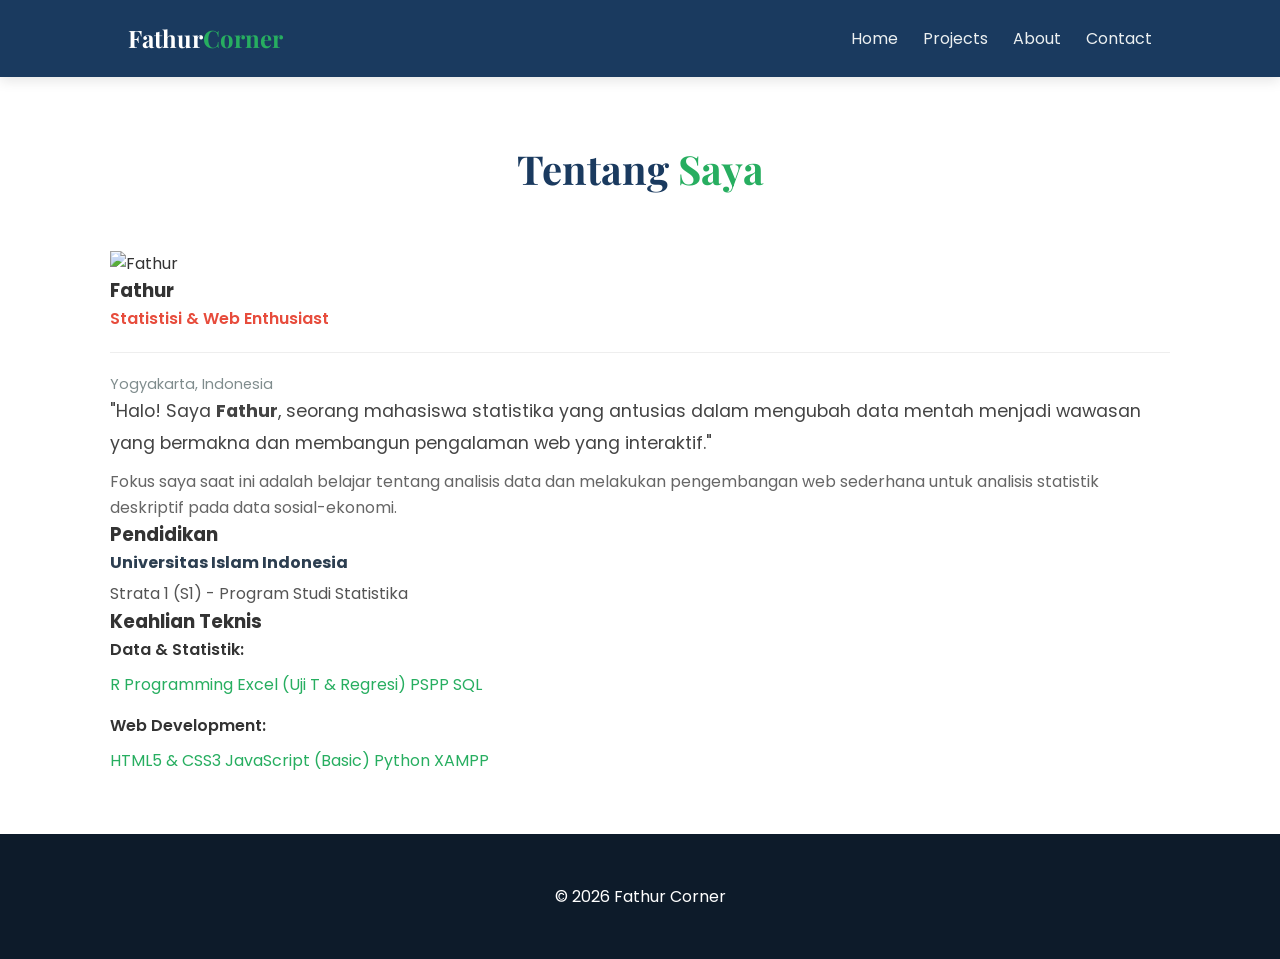
==== about.html @ 87f225a6 "Add files via upload" ====
<!DOCTYPE html>
<html lang="id">
<head>
    <meta charset="UTF-8">
    <meta name="viewport" content="width=device-width, initial-scale=1.0">
    <title>About Me | Fathur Corner</title>
    <link rel="stylesheet" href="style_coba.css">
    <link href="https://fonts.googleapis.com/css2?family=Poppins:wght@300;400;600&family=Playfair+Display:wght@700&display=swap" rel="stylesheet">
</head>
<body>
    <nav class="navbar">
        <div class="logo">Fathur<span>Corner</span></div>
        <ul class="nav-links">
            <li><a href="index.html">Home</a></li>
            <li><a href="project.html">Projects</a></li>
            <li><a href="about.html">About</a></li>
            <li><a href="contact.html">Contact</a></li>
        </ul>
    </nav>

    <main class="container">
        <h2 class="section-title">Tentang <span>Saya</span></h2>
        
        <div class="about-grid">
            <div class="profile-card">
                <img src="https://via.placeholder.com/150" alt="Fathur" class="profile-img">
                <h3 style="margin: 0;">Fathur</h3>
                <p style="color: #e74c3c; font-weight: 600;">Statistisi & Web Enthusiast</p>
                <hr style="margin: 20px 0; border: 0; border-top: 1px solid #eee;">
                <p style="font-size: 0.9rem; color: #7f8c8d;">Yogyakarta, Indonesia</p>
            </div>

            <div class="about-text">
                <p style="font-size: 1.1rem; line-height: 1.8; color: #444;">
                    "Halo! Saya <strong>Fathur</strong>, seorang mahasiswa statistika yang antusias dalam mengubah data mentah menjadi wawasan yang bermakna dan membangun pengalaman web yang interaktif."
                </p>
                <p style="color: #666; margin-top: 10px;">
                    Fokus saya saat ini adalah belajar tentang analisis data dan melakukan pengembangan web sederhana untuk analisis statistik deskriptif pada data sosial-ekonomi.
                </p>

                <h3>Pendidikan</h3>
                <div class="education-box">
                    <h4 style="margin: 0; color: #2c3e50;">Universitas Islam Indonesia</h4>
                    <p style="margin: 5px 0 0; color: #555;">Strata 1 (S1) - Program Studi Statistika</p>
                </div>

                <h3>Keahlian Teknis</h3>
                <p style="font-weight: 600; margin-bottom: 10px;">Data & Statistik:</p>
                <div class="skill-container">
                    <span class="skill-tag">R Programming</span>
                    <span class="skill-tag">Excel (Uji T & Regresi)</span>
                    <span class="skill-tag">PSPP</span>
                    <span class="skill-tag">SQL</span>
                </div>

                <p style="font-weight: 600; margin: 15px 0 10px;">Web Development:</p>
                <div class="skill-container">
                    <span class="skill-tag">HTML5 & CSS3</span>
                    <span class="skill-tag">JavaScript (Basic)</span>
                    <span class="skill-tag">Python</span>
                    <span class="skill-tag">XAMPP</span>
                </div>
            </div>
        </div>
    </main>

    <footer><p>&copy; 2026 Fathur Corner</p></footer>
</body>
</html>
---- style_coba.css ----
/* Pengaturan Umum */
:root {
    --primary-blue: #1a3a5f;
    --emerald-green: #27ae60;
    --dark-navy: #0d1b2a;
    --light-gray: #f8f9fa;
    --white: #ffffff;
}

* {
    margin: 0;
    padding: 0;
    box-sizing: border-box;
}

body {
    font-family: 'Poppins', sans-serif;
    background-color: var(--white);
    color: #333;
    line-height: 1.6;
    scroll-behavior: smooth;
}

span {
    color: var(--emerald-green);
}

/* Navigasi */
.navbar {
    display: flex;
    justify-content: space-between;
    align-items: center;
    padding: 1.2rem 10%;
    background: var(--primary-blue); 
    box-shadow: 0 4px 12px rgba(0,0,0,0.1);
    position: sticky;
    top: 0;
    z-index: 100;
}

.logo {
    font-size: 1.5rem;
    font-weight: 700;
    font-family: 'Playfair Display', serif;
    color: white;
}

.nav-links {
    display: flex;
    list-style: none;
}

.nav-links li {
    margin-left: 25px;
}

.nav-links a {
    text-decoration: none;
    color: #ecf0f1;
    transition: 0.3s;
}

.nav-links a:hover {
    color: var(--emerald-green);
}

/* Hero Section */
.hero {
    height: 75vh;
    background: linear-gradient(135deg, var(--primary-blue) 0%, #2ecc71 100%);
    display: flex;
    justify-content: center;
    align-items: center;
    text-align: center;
    color: white;
}

.hero-content {
    max-width: 900px;
    padding: 0 20px;
}

.hero-subtitle {
    text-transform: uppercase;
    letter-spacing: 3px;
    font-weight: 600;
    margin-bottom: 10px;
    color: rgba(255,255,255,0.9);
}

.hero h1 {
    font-family: 'Playfair Display', serif;
    font-size: 3.5rem;
    line-height: 1.2;
    margin-bottom: 20px;
}

.hero h1 span {
    color: var(--white);
    border-bottom: 4px solid var(--emerald-green);
}

.hero-description {
    font-size: 1.2rem;
    margin-bottom: 30px;
    opacity: 0.9;
}

/* Tombol */
.btn-primary {
    display: inline-block;
    padding: 15px 40px;
    background-color: var(--emerald-green);
    color: white;
    text-decoration: none;
    border-radius: 50px;
    transition: 0.3s;
    font-weight: 600;
    box-shadow: 0 6px 20px rgba(39, 174, 96, 0.3);
}

.btn-primary:hover {
    transform: translateY(-3px);
    background-color: #219150;
}

.btn-primary.small {
    padding: 10px 25px;
    font-size: 0.9rem;
}

.btn-outline {
    display: inline-block;
    padding: 12px 35px;
    border: 2px solid white;
    color: white;
    text-decoration: none;
    border-radius: 50px;
    font-weight: 600;
    transition: 0.3s;
}

.btn-outline:hover {
    background: white;
    color: var(--primary-blue);
}

/* Container & Grid */
.container {
    max-width: 1100px;
    margin: 60px auto;
    padding: 0 20px;
}

.section-title {
    text-align: center;
    font-family: 'Playfair Display', serif;
    font-size: 2.5rem;
    margin-bottom: 50px;
    color: var(--primary-blue);
}

.grid {
    display: grid;
    grid-template-columns: repeat(auto-fit, minmax(300px, 1fr));
    gap: 30px;
}

.card {
    background: white;
    padding: 40px;
    border-radius: 15px;
    box-shadow: 0 10px 30px rgba(0,0,0,0.05);
    text-align: center;
    border-top: 5px solid var(--emerald-green);
    transition: 0.3s;
}

.card:hover {
    transform: translateY(-10px);
}

.card-icon {
    font-size: 3rem;
    margin-bottom: 20px;
}

/* Featured Section */
.featured-section {
    background-color: #e8f5e9;
    padding: 80px 0;
}

.featured-card {
    background: white;
    border-radius: 20px;
    overflow: hidden;
    display: grid;
    grid-template-columns: 1fr 1.5fr;
    box-shadow: 0 15px 40px rgba(0,0,0,0.08);
}

.featured-image {
    background: var(--primary-blue);
    display: flex;
    justify-content: center;
    align-items: center;
    color: white;
}

.icon-large {
    font-size: 5rem;
}

.featured-content {
    padding: 40px;
}

.tag {
    color: var(--emerald-green);
    font-weight: 700;
    font-size: 0.8rem;
    text-transform: uppercase;
}

/* About Teaser */
.about-teaser {
    background: var(--primary-blue);
    color: white;
    padding: 80px 0;
    text-align: center;
}

.about-teaser h2 {
    font-family: 'Playfair Display', serif;
    font-size: 2.5rem;
    margin-bottom: 15px;
}

.about-teaser p {
    margin-bottom: 30px;
    opacity: 0.8;
}

/* Quote */
.quote-section {
    text-align: center;
    padding: 100px 20px;
}

.quote-text {
    font-family: 'Playfair Display', serif;
    font-size: 1.8rem;
    color: var(--primary-blue);
    max-width: 800px;
    margin: 0 auto;
    display: block;
}

.quote-author {
    margin-top: 20px;
    font-weight: 600;
    letter-spacing: 2px;
}

/* Footer */
footer {
    padding: 50px 0;
    background: var(--dark-navy);
    color: white;
    text-align: center;
}

/* Responsive */
@media (max-width: 768px) {
    .hero h1 { font-size: 2.5rem; }
    .featured-card { grid-template-columns: 1fr; }
}
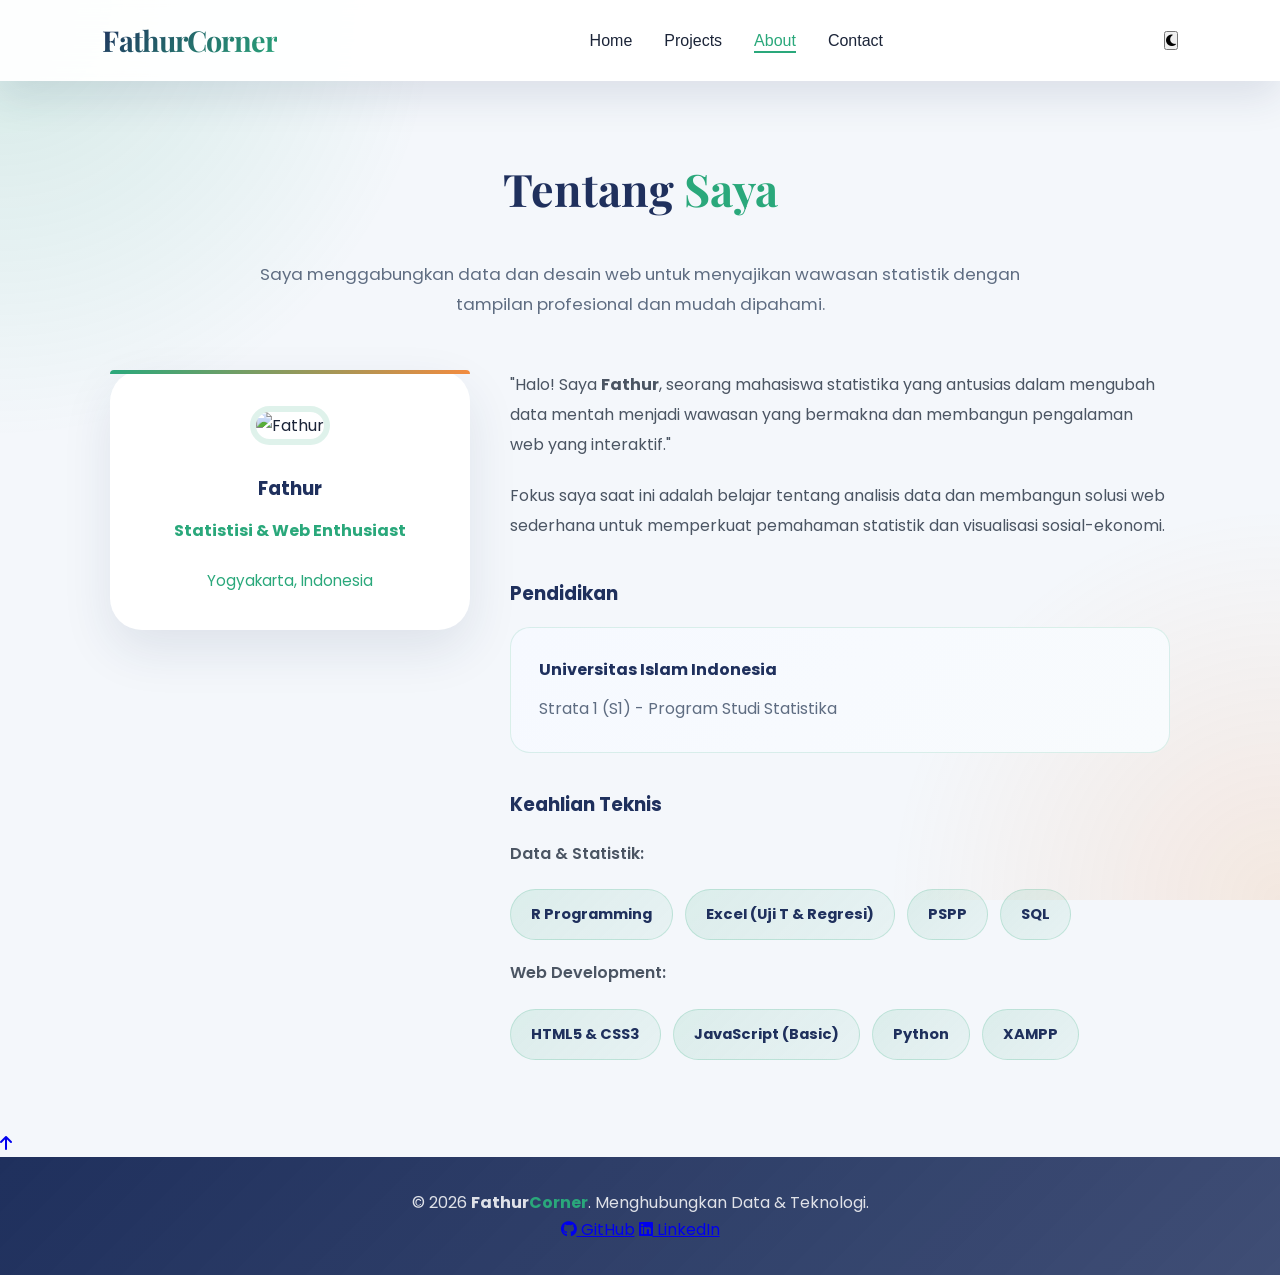
==== commit 4684e8b0: "Enhance about.html with dark mode and layout updates Added dark mode toggle and updated layout." ====
--- a/about.html
+++ b/about.html
@@ -4,6 +4,7 @@
     <meta charset="UTF-8">
     <meta name="viewport" content="width=device-width, initial-scale=1.0">
     <title>About Me | Fathur Corner</title>
+    <link rel="stylesheet" href="https://cdnjs.cloudflare.com/ajax/libs/font-awesome/6.4.0/css/all.min.css">
     <link rel="stylesheet" href="style_coba.css">
     <link href="https://fonts.googleapis.com/css2?family=Poppins:wght@300;400;600&family=Playfair+Display:wght@700&display=swap" rel="stylesheet">
 </head>
@@ -13,39 +14,40 @@
         <ul class="nav-links">
             <li><a href="index.html">Home</a></li>
             <li><a href="project.html">Projects</a></li>
-            <li><a href="about.html">About</a></li>
+            <li><a href="about.html" class="active">About</a></li>
             <li><a href="contact.html">Contact</a></li>
         </ul>
+        <button class="theme-toggle" id="themeToggle" title="Toggle dark mode"><i class="fas fa-moon"></i></button>
     </nav>
 
     <main class="container">
-        <h2 class="section-title">Tentang <span>Saya</span></h2>
-        
-        <div class="about-grid">
+        <header class="page-header">
+            <h1 class="section-title">Tentang <span>Saya</span></h1>
+            <p class="section-intro">Saya menggabungkan data dan desain web untuk menyajikan wawasan statistik dengan tampilan profesional dan mudah dipahami.</p>
+        </header>
+
+        <section class="about-grid">
             <div class="profile-card">
-                <img src="https://via.placeholder.com/150" alt="Fathur" class="profile-img">
-                <h3 style="margin: 0;">Fathur</h3>
-                <p style="color: #e74c3c; font-weight: 600;">Statistisi & Web Enthusiast</p>
-                <hr style="margin: 20px 0; border: 0; border-top: 1px solid #eee;">
-                <p style="font-size: 0.9rem; color: #7f8c8d;">Yogyakarta, Indonesia</p>
+                <img src="https://via.placeholder.com/200" alt="Fathur" class="profile-img">
+                <h3>Fathur</h3>
+                <p class="profile-role">Statistisi & Web Enthusiast</p>
+                <div class="profile-meta">
+                    <span>Yogyakarta, Indonesia</span>
+                </div>
             </div>
 
             <div class="about-text">
-                <p style="font-size: 1.1rem; line-height: 1.8; color: #444;">
-                    "Halo! Saya <strong>Fathur</strong>, seorang mahasiswa statistika yang antusias dalam mengubah data mentah menjadi wawasan yang bermakna dan membangun pengalaman web yang interaktif."
-                </p>
-                <p style="color: #666; margin-top: 10px;">
-                    Fokus saya saat ini adalah belajar tentang analisis data dan melakukan pengembangan web sederhana untuk analisis statistik deskriptif pada data sosial-ekonomi.
-                </p>
+                <p>"Halo! Saya <strong>Fathur</strong>, seorang mahasiswa statistika yang antusias dalam mengubah data mentah menjadi wawasan yang bermakna dan membangun pengalaman web yang interaktif."</p>
+                <p>Fokus saya saat ini adalah belajar tentang analisis data dan membangun solusi web sederhana untuk memperkuat pemahaman statistik dan visualisasi sosial-ekonomi.</p>
 
                 <h3>Pendidikan</h3>
                 <div class="education-box">
-                    <h4 style="margin: 0; color: #2c3e50;">Universitas Islam Indonesia</h4>
-                    <p style="margin: 5px 0 0; color: #555;">Strata 1 (S1) - Program Studi Statistika</p>
+                    <h4>Universitas Islam Indonesia</h4>
+                    <p>Strata 1 (S1) - Program Studi Statistika</p>
                 </div>
 
                 <h3>Keahlian Teknis</h3>
-                <p style="font-weight: 600; margin-bottom: 10px;">Data & Statistik:</p>
+                <p class="section-subtitle">Data & Statistik:</p>
                 <div class="skill-container">
                     <span class="skill-tag">R Programming</span>
                     <span class="skill-tag">Excel (Uji T & Regresi)</span>
@@ -53,7 +55,7 @@
                     <span class="skill-tag">SQL</span>
                 </div>
 
-                <p style="font-weight: 600; margin: 15px 0 10px;">Web Development:</p>
+                <p class="section-subtitle">Web Development:</p>
                 <div class="skill-container">
                     <span class="skill-tag">HTML5 & CSS3</span>
                     <span class="skill-tag">JavaScript (Basic)</span>
@@ -61,9 +63,50 @@
                     <span class="skill-tag">XAMPP</span>
                 </div>
             </div>
-        </div>
+        </section>
     </main>
 
-    <footer><p>&copy; 2026 Fathur Corner</p></footer>
+    <a href="#" class="back-to-top"><i class="fas fa-arrow-up"></i></a>
+
+    <footer>
+        <div class="footer-content">
+            <p>&copy; 2026 <strong>Fathur<span>Corner</span></strong>. Menghubungkan Data & Teknologi.</p>
+            <div class="social-links">
+                <a href="https://github.com/ridwanfathurrahman64" target="_blank" rel="noopener noreferrer"><i class="fab fa-github"></i> GitHub</a>
+                <a href="https://linkedin.com" target="_blank" rel="noopener noreferrer"><i class="fab fa-linkedin"></i> LinkedIn</a>
+            </div>
+        </div>
+    </footer>
+
+    <script>
+        // ===== DARK MODE TOGGLE =====
+        const themeToggle = document.getElementById('themeToggle');
+        const savedTheme = localStorage.getItem('theme') || 'light';
+        document.body.classList.toggle('dark-mode', savedTheme === 'dark');
+        themeToggle.innerHTML = savedTheme === 'dark' ? '<i class="fas fa-sun"></i>' : '<i class="fas fa-moon"></i>';
+        
+        themeToggle.addEventListener('click', () => {
+            document.body.classList.toggle('dark-mode');
+            const isDark = document.body.classList.contains('dark-mode');
+            localStorage.setItem('theme', isDark ? 'dark' : 'light');
+            themeToggle.innerHTML = isDark ? '<i class="fas fa-sun"></i>' : '<i class="fas fa-moon"></i>';
+        });
+
+        // ===== BACK TO TOP BUTTON =====
+        const backToTopBtn = document.querySelector('.back-to-top');
+        
+        window.addEventListener('scroll', () => {
+            if (window.scrollY > 300) {
+                backToTopBtn.classList.add('show');
+            } else {
+                backToTopBtn.classList.remove('show');
+            }
+        });
+        
+        backToTopBtn.addEventListener('click', (e) => {
+            e.preventDefault();
+            window.scrollTo({ top: 0, behavior: 'smooth' });
+        });
+    </script>
 </body>
-</html>+</html>
--- a/style_coba.css
+++ b/style_coba.css
@@ -1,278 +1,1010 @@
-/* Pengaturan Umum */
+/* Pengaturan Variabel */
 :root {
-    --primary-blue: #1a3a5f;
-    --emerald-green: #27ae60;
-    --dark-navy: #0d1b2a;
-    --light-gray: #f8f9fa;
-    --white: #ffffff;
-}
-
+    --background: #f4f7fb;
+    --surface: #ffffff;
+    --primary: #1f305d;
+    --secondary: #2aa87b;
+    --accent: #f28b3f;
+    --muted: #5f6d82;
+    --text: #1b2438;
+    --text-light: #f8fafc;
+    --shadow: rgba(24, 39, 77, 0.12);
+}
+
+/* Keyframe Animations */
+@keyframes fadeInUp {
+    from {
+        opacity: 0;
+        transform: translateY(30px);
+    }
+    to {
+        opacity: 1;
+        transform: translateY(0);
+    }
+}
+
+@keyframes slideInRight {
+    from {
+        opacity: 0;
+        transform: translateX(-30px);
+    }
+    to {
+        opacity: 1;
+        transform: translateX(0);
+    }
+}
+
+@keyframes pulse {
+    0%, 100% { opacity: 1; }
+    50% { opacity: 0.8; }
+}
+
+@keyframes float {
+    0%, 100% { transform: translateY(0px); }
+    50% { transform: translateY(-10px); }
+}
+
+/* Reset Standar */
 * {
     margin: 0;
     padding: 0;
     box-sizing: border-box;
 }
 
+html {
+    scroll-behavior: smooth;
+}
+
 body {
     font-family: 'Poppins', sans-serif;
-    background-color: var(--white);
-    color: #333;
-    line-height: 1.6;
-    scroll-behavior: smooth;
-}
-
-span {
-    color: var(--emerald-green);
-}
-
-/* Navigasi */
+    background-color: var(--background);
+    color: var(--text);
+    line-height: 1.7;
+    overflow-x: hidden;
+}
+
+body::before {
+    content: '';
+    position: fixed;
+    inset: 0;
+    background: radial-gradient(circle at top left, rgba(42,168,123,0.16), transparent 28%),
+                radial-gradient(circle at bottom right, rgba(242,139,63,0.14), transparent 25%);
+    pointer-events: none;
+    z-index: -1;
+}
+
+span { color: var(--secondary); }
+
+/* Navigasi Utama */
 .navbar {
     display: flex;
     justify-content: space-between;
     align-items: center;
-    padding: 1.2rem 10%;
-    background: var(--primary-blue); 
-    box-shadow: 0 4px 12px rgba(0,0,0,0.1);
+    padding: 1rem 8%;
+    background: rgba(255,255,255,0.95);
+    backdrop-filter: blur(16px);
     position: sticky;
     top: 0;
     z-index: 100;
-}
-
-.logo {
-    font-size: 1.5rem;
-    font-weight: 700;
-    font-family: 'Playfair Display', serif;
-    color: white;
+    box-shadow: 0 15px 40px rgba(31,48,93,0.12);
 }
 
 .nav-links {
     display: flex;
     list-style: none;
+    margin: 0;
+    padding: 0;
+    align-items: center;
 }
 
 .nav-links li {
-    margin-left: 25px;
+    margin-left: 32px;
 }
 
 .nav-links a {
     text-decoration: none;
-    color: #ecf0f1;
-    transition: 0.3s;
-}
-
-.nav-links a:hover {
-    color: var(--emerald-green);
+    color: var(--text);
+    font-weight: 500;
+    transition: all 0.3s ease;
+    position: relative;
+}
+
+.nav-links a::after {
+    content: '';
+    position: absolute;
+    bottom: -4px;
+    left: 0;
+    width: 0;
+    height: 2px;
+    background: var(--secondary);
+    transition: width 0.3s ease;
+}
+
+.nav-links a:hover::after,
+.nav-links a.active::after {
+    width: 100%;
+}
+
+.nav-links a:hover,
+.nav-links a.active {
+    color: var(--secondary);
+}
+
+.logo {
+    font-family: 'Playfair Display', serif;
+    font-size: 1.8rem;
+    color: var(--primary);
+    font-weight: 700;
+    letter-spacing: -0.03em;
+    white-space: nowrap;
+    background: linear-gradient(135deg, var(--primary), var(--secondary));
+    -webkit-background-clip: text;
+    -webkit-text-fill-color: transparent;
+    background-clip: text;
+}
+
+.logo span {
+    color: var(--secondary);
 }
 
 /* Hero Section */
 .hero {
-    height: 75vh;
-    background: linear-gradient(135deg, var(--primary-blue) 0%, #2ecc71 100%);
+    min-height: 85vh;
     display: flex;
+    align-items: center;
     justify-content: center;
-    align-items: center;
     text-align: center;
-    color: white;
+    padding: 6rem 1.5rem;
+    background: linear-gradient(155deg, rgba(31,48,93,0.98) 0%, rgba(42,168,123,0.95) 50%, rgba(242,139,63,0.08) 100%);
+    position: relative;
+    overflow: hidden;
+    color: var(--text-light);
+}
+
+.hero::before {
+    content: '';
+    position: absolute;
+    inset: 0;
+    background: 
+        radial-gradient(circle at top 20% right 15%, rgba(255,255,255,0.2), transparent 24%),
+        radial-gradient(circle at bottom 25% left 20%, rgba(255,255,255,0.1), transparent 18%);
+    pointer-events: none;
+    animation: pulse 8s ease-in-out infinite;
+}
+
+.hero::after {
+    content: '';
+    position: absolute;
+    inset: 0;
+    background: url('data:image/svg+xml,<svg xmlns="http://www.w3.org/2000/svg" viewBox="0 0 1200 120"><path d="M 0,50 Q 300,10 600,50 T 1200,50 L 1200,120 L 0,120 Z" fill="rgba(255,255,255,0.05)"/></svg>');
+    background-size: 600px 120px;
+    animation: slide 20s linear infinite;
+}
+
+@keyframes slide {
+    0% { transform: translateX(0); }
+    100% { transform: translateX(600px); }
 }
 
 .hero-content {
+    position: relative;
     max-width: 900px;
-    padding: 0 20px;
+    z-index: 1;
+    animation: fadeInUp 0.8s ease-out;
 }
 
 .hero-subtitle {
     text-transform: uppercase;
-    letter-spacing: 3px;
-    font-weight: 600;
-    margin-bottom: 10px;
-    color: rgba(255,255,255,0.9);
+    letter-spacing: 0.3em;
+    font-size: 0.9rem;
+    margin-bottom: 1rem;
+    color: rgba(248,250,252,0.95);
+    animation: slideInRight 0.8s ease-out 0.2s both;
 }
 
 .hero h1 {
     font-family: 'Playfair Display', serif;
-    font-size: 3.5rem;
-    line-height: 1.2;
-    margin-bottom: 20px;
+    font-size: clamp(2.4rem, 5vw, 4.2rem);
+    line-height: 1.1;
+    margin-bottom: 1.5rem;
+    animation: fadeInUp 0.8s ease-out 0.3s both;
 }
 
 .hero h1 span {
-    color: var(--white);
-    border-bottom: 4px solid var(--emerald-green);
+    color: var(--secondary);
+    display: inline-block;
 }
 
 .hero-description {
-    font-size: 1.2rem;
-    margin-bottom: 30px;
-    opacity: 0.9;
-}
-
-/* Tombol */
+    max-width: 720px;
+    margin: 0 auto 2.5rem;
+    color: rgba(248,250,252,0.92);
+    font-size: 1.1rem;
+    line-height: 1.8;
+    animation: fadeInUp 0.8s ease-out 0.4s both;
+}
+
+.cta-buttons {
+    display: inline-flex;
+    gap: 1.5rem;
+    flex-wrap: wrap;
+    justify-content: center;
+    margin-bottom: 3rem;
+    animation: fadeInUp 0.8s ease-out 0.5s both;
+}
+
+.hero-highlights {
+    display: grid;
+    grid-template-columns: repeat(3, minmax(0, 1fr));
+    gap: 1.2rem;
+    margin: 0 auto;
+    max-width: 820px;
+}
+
+.highlight-item {
+    background: rgba(255,255,255,0.12);
+    border: 1px solid rgba(255,255,255,0.2);
+    border-radius: 20px;
+    padding: 20px 24px;
+    display: flex;
+    align-items: center;
+    gap: 1rem;
+    justify-content: center;
+    color: #f5f7fb;
+    transition: all 0.3s ease;
+    animation: fadeInUp 0.8s ease-out both;
+    backdrop-filter: blur(8px);
+}
+
+.highlight-item:nth-child(1) { animation-delay: 0.6s; }
+.highlight-item:nth-child(2) { animation-delay: 0.7s; }
+.highlight-item:nth-child(3) { animation-delay: 0.8s; }
+
+.highlight-item:hover {
+    background: rgba(255,255,255,0.18);
+    border-color: rgba(255,255,255,0.3);
+    transform: translateY(-5px);
+}
+
+.highlight-item span {
+    font-size: 1.6rem;
+    animation: float 3s ease-in-out infinite;
+}
+
+.highlight-item p {
+    margin: 0;
+    font-size: 0.98rem;
+    font-weight: 600;
+}
+
+/* Button styles */
 .btn-primary {
     display: inline-block;
-    padding: 15px 40px;
-    background-color: var(--emerald-green);
-    color: white;
-    text-decoration: none;
-    border-radius: 50px;
-    transition: 0.3s;
-    font-weight: 600;
-    box-shadow: 0 6px 20px rgba(39, 174, 96, 0.3);
-}
-
-.btn-primary:hover {
-    transform: translateY(-3px);
-    background-color: #219150;
-}
-
-.btn-primary.small {
-    padding: 10px 25px;
-    font-size: 0.9rem;
-}
-
-.btn-outline {
-    display: inline-block;
-    padding: 12px 35px;
-    border: 2px solid white;
+    padding: 14px 42px;
+    background: linear-gradient(135deg, var(--secondary) 0%, #1f9b76 100%);
     color: white;
     text-decoration: none;
     border-radius: 50px;
     font-weight: 600;
-    transition: 0.3s;
+    transition: all 0.3s cubic-bezier(0.34, 1.56, 0.64, 1);
+    box-shadow: 0 20px 40px rgba(42,168,123,0.22);
+    border: none;
+    cursor: pointer;
+    position: relative;
+    overflow: hidden;
+}
+
+.btn-primary::before {
+    content: '';
+    position: absolute;
+    inset: 0;
+    background: linear-gradient(135deg, #1f9b76 0%, var(--secondary) 100%);
+    opacity: 0;
+    transition: opacity 0.3s ease;
+    z-index: -1;
+}
+
+.btn-primary:hover {
+    transform: translateY(-4px);
+    box-shadow: 0 28px 50px rgba(42,168,123,0.3);
+}
+
+.btn-primary:active {
+    transform: translateY(-2px);
+}
+
+.btn-primary.small {
+    padding: 12px 32px;
+    font-size: 0.95rem;
+}
+
+.btn-outline {
+    display: inline-block;
+    padding: 12px 36px;
+    border: 2px solid rgba(255,255,255,0.95);
+    color: white;
+    text-decoration: none;
+    border-radius: 50px;
+    transition: all 0.3s ease;
+    font-weight: 600;
+    background: transparent;
+    cursor: pointer;
 }
 
 .btn-outline:hover {
-    background: white;
-    color: var(--primary-blue);
-}
-
-/* Container & Grid */
+    background: rgba(255,255,255,0.15);
+    border-color: white;
+    transform: translateY(-3px);
+}
+
+/* Konten & Tata Letak */
 .container {
     max-width: 1100px;
-    margin: 60px auto;
-    padding: 0 20px;
+    margin: 0 auto;
+    padding: 70px 20px;
+}
+
+.page-header {
+    text-align: center;
+    max-width: 760px;
+    margin: 0 auto 50px;
+    animation: fadeInUp 0.6s ease-out;
+}
+
+.page-header .section-intro {
+    margin-top: 18px;
+    color: #5f6d82;
+    font-size: 1.05rem;
+    line-height: 1.8;
 }
 
 .section-title {
     text-align: center;
     font-family: 'Playfair Display', serif;
-    font-size: 2.5rem;
-    margin-bottom: 50px;
-    color: var(--primary-blue);
+    font-size: clamp(1.9rem, 4vw, 2.8rem);
+    margin-bottom: 32px;
+    color: var(--primary);
+}
+
+.section-title span {
+    color: var(--secondary);
+}
+
+.section-subtitle {
+    margin-top: 18px;
+    margin-bottom: 14px;
+    font-weight: 600;
+    color: var(--primary);
 }
 
 .grid {
     display: grid;
-    grid-template-columns: repeat(auto-fit, minmax(300px, 1fr));
-    gap: 30px;
+    grid-template-columns: repeat(auto-fit, minmax(280px, 1fr));
+    gap: 28px;
 }
 
 .card {
+    background: var(--surface);
+    padding: 36px;
+    border-radius: 28px;
+    box-shadow: 0 10px 35px rgba(31,48,93,0.08);
+    text-align: center;
+    border-top: 4px solid var(--secondary);
+    transition: all 0.4s cubic-bezier(0.34, 1.56, 0.64, 1);
+    animation: fadeInUp 0.6s ease-out both;
+    position: relative;
+}
+
+.card:nth-child(1) { animation-delay: 0.1s; }
+.card:nth-child(2) { animation-delay: 0.2s; }
+.card:nth-child(3) { animation-delay: 0.3s; }
+.card:nth-child(4) { animation-delay: 0.4s; }
+
+.card::before {
+    content: '';
+    position: absolute;
+    inset: 0;
+    border-radius: 28px;
+    background: linear-gradient(135deg, rgba(42,168,123,0.08), transparent);
+    opacity: 0;
+    transition: opacity 0.4s ease;
+}
+
+.card:hover {
+    transform: translateY(-12px);
+    box-shadow: 0 25px 60px rgba(31,48,93,0.15);
+}
+
+.card:hover::before {
+    opacity: 1;
+}
+
+.card-icon {
+    font-size: 2.4rem;
+    margin-bottom: 20px;
+    display: inline-block;
+    animation: float 3s ease-in-out infinite;
+}
+
+.card h3 {
+    margin-bottom: 16px;
+    font-size: 1.35rem;
+    color: var(--primary);
+}
+
+.card p {
+    color: #5f6d82;
+    line-height: 1.8;
+}
+
+.featured-section {
+    background: linear-gradient(135deg, #f0f9f6 0%, #f5f1ea 100%);
+    border-radius: 40px;
+    margin: 60px -20px;
+    padding: 60px 20px;
+}
+
+.featured-card {
+    display: grid;
+    grid-template-columns: minmax(320px, 1fr) 1.3fr;
+    align-items: center;
+    gap: 0;
     background: white;
+    border-radius: 32px;
+    overflow: hidden;
+    box-shadow: 0 30px 70px rgba(31,48,93,0.12);
+    animation: fadeInUp 0.7s ease-out;
+}
+
+.featured-image,
+.featured-content {
+    padding: 50px;
+}
+
+.featured-image {
+    background: linear-gradient(145deg, rgba(31,48,93,0.95), rgba(42,168,123,0.95));
+    color: white;
+    display: grid;
+    place-items: center;
+    min-height: 320px;
+    position: relative;
+    overflow: hidden;
+}
+
+.featured-image::before {
+    content: '';
+    position: absolute;
+    inset: 0;
+    background: radial-gradient(circle at center, rgba(255,255,255,0.1), transparent);
+    animation: pulse 4s ease-in-out infinite;
+}
+
+.featured-image .icon-large {
+    font-size: 5rem;
+    position: relative;
+    z-index: 1;
+    animation: float 4s ease-in-out infinite;
+}
+
+.featured-content {
+    display: flex;
+    flex-direction: column;
+    gap: 24px;
+}
+
+.tag {
+    display: inline-flex;
+    padding: 10px 18px;
+    border-radius: 50px;
+    background: linear-gradient(135deg, rgba(42,168,123,0.15), rgba(242,139,63,0.08));
+    color: var(--secondary);
+    font-size: 0.95rem;
+    font-weight: 700;
+    width: fit-content;
+    border: 1px solid rgba(42,168,123,0.2);
+}
+
+.featured-content h3 {
+    color: var(--primary);
+    font-size: clamp(1.7rem, 2.2vw, 2rem);
+    margin: 0;
+}
+
+.featured-content p {
+    color: #5f6d82;
+    line-height: 1.9;
+    max-width: 680px;
+}
+
+.bio-section {
+    background: linear-gradient(135deg, rgba(42,168,123,0.08) 0%, rgba(242,139,63,0.05) 100%);
+    border-radius: 40px;
+    margin: 60px -20px;
+    padding: 70px 20px;
+    animation: fadeInUp 0.7s ease-out;
+}
+
+.bio-grid {
+    display: grid;
+    grid-template-columns: minmax(280px, 320px) 1fr;
+    gap: 40px;
+    align-items: center;
+}
+
+.bio-card {
+    background: white;
+    padding: 36px;
+    border-radius: 32px;
+    box-shadow: 0 15px 45px rgba(31,48,93,0.1);
+    text-align: center;
+    animation: fadeInUp 0.6s ease-out;
+}
+
+.bio-img {
+    width: 180px;
+    height: 180px;
+    object-fit: cover;
+    border-radius: 25px;
+    border: 5px solid rgba(42,168,123,0.15);
+    margin: 0 auto 24px;
+    display: block;
+    transition: all 0.4s ease;
+}
+
+.bio-card:hover .bio-img {
+    transform: scale(1.08);
+    border-color: var(--secondary);
+    box-shadow: 0 10px 30px rgba(42,168,123,0.15);
+}
+
+.bio-card h3 {
+    font-size: 1.5rem;
+    color: var(--primary);
+    margin-bottom: 8px;
+}
+
+.bio-title {
+    color: var(--secondary);
+    font-weight: 700;
+    margin: 0 0 12px;
+}
+
+.bio-location {
+    color: #5f6d82;
+    font-size: 0.95rem;
+    margin: 0;
+}
+
+.bio-info {
+    animation: slideInRight 0.6s ease-out;
+}
+
+.bio-intro {
+    font-size: 1.05rem;
+    line-height: 1.9;
+    color: #4b5563;
+    margin-bottom: 32px;
+}
+
+.bio-stats {
+    display: grid;
+    grid-template-columns: repeat(3, 1fr);
+    gap: 20px;
+}
+
+.stat-item {
+    background: white;
+    padding: 24px;
+    border-radius: 20px;
+    text-align: center;
+    border: 2px solid rgba(42,168,123,0.12);
+    transition: all 0.3s ease;
+    cursor: default;
+}
+
+.stat-item:hover {
+    border-color: var(--secondary);
+    box-shadow: 0 10px 30px rgba(42,168,123,0.15);
+    transform: translateY(-5px);
+}
+
+.stat-number {
+    display: block;
+    font-size: 2rem;
+    font-weight: 800;
+    color: var(--secondary);
+    margin-bottom: 8px;
+}
+
+.stat-label {
+    display: block;
+    font-size: 0.9rem;
+    color: #5f6d82;
+    font-weight: 600;
+}
+
+.about-teaser {
+    background: linear-gradient(135deg, rgba(31,48,93,0.98) 0%, rgba(42,168,123,0.95) 100%);
+    color: white;
+    text-align: center;
+    padding: 80px 40px;
+    border-radius: 40px;
+    margin: 60px 0;
+    position: relative;
+    overflow: hidden;
+    animation: fadeInUp 0.7s ease-out;
+}
+
+.about-teaser::before {
+    content: '';
+    position: absolute;
+    inset: 0;
+    background: radial-gradient(circle at 20% 50%, rgba(255,255,255,0.08), transparent 50%);
+    pointer-events: none;
+}
+
+.about-teaser h2 {
+    font-size: clamp(1.85rem, 3vw, 2.6rem);
+    margin-bottom: 18px;
+    position: relative;
+    z-index: 1;
+}
+
+.about-teaser p {
+    max-width: 760px;
+    margin: 0 auto 32px;
+    color: rgba(255,255,255,0.9);
+    position: relative;
+    z-index: 1;
+}
+
+.about-grid {
+    display: grid;
+    grid-template-columns: minmax(280px, 360px) 1fr;
+    gap: 40px;
+    align-items: start;
+}
+
+.profile-card {
+    background: var(--surface);
+    padding: 36px;
+    border-radius: 32px;
+    box-shadow: 0 20px 50px rgba(31,48,93,0.1);
+    text-align: center;
+    animation: fadeInUp 0.6s ease-out;
+    position: relative;
+}
+
+.profile-card::before {
+    content: '';
+    position: absolute;
+    top: 0;
+    left: 0;
+    right: 0;
+    height: 4px;
+    background: linear-gradient(90deg, var(--secondary), var(--accent));
+    border-radius: 32px 32px 0 0;
+}
+
+.profile-img {
+    width: 200px;
+    height: 200px;
+    object-fit: cover;
+    border-radius: 28px;
+    border: 6px solid rgba(42,168,123,0.15);
+    margin-bottom: 28px;
+    transition: all 0.4s ease;
+}
+
+.profile-card:hover .profile-img {
+    transform: scale(1.05);
+    border-color: var(--secondary);
+}
+
+.profile-card h3 {
+    margin-bottom: 12px;
+    color: var(--primary);
+}
+
+.profile-role {
+    margin: 0;
+    color: var(--secondary);
+    font-weight: 700;
+}
+
+.profile-meta {
+    margin-top: 24px;
+    color: #5f6d82;
+    font-size: 0.95rem;
+}
+
+.about-text {
+    animation: slideInRight 0.6s ease-out;
+}
+
+.about-text p {
+    color: #4b5563;
+    line-height: 1.9;
+    margin-bottom: 20px;
+}
+
+.about-text h3 {
+    margin-top: 36px;
+    margin-bottom: 18px;
+    color: var(--primary);
+}
+
+.education-box {
+    background: linear-gradient(135deg, #f6f9ff 0%, #f8fbfd 100%);
+    border: 1px solid rgba(42,168,123,0.15);
+    border-radius: 20px;
+    padding: 28px;
+    margin-bottom: 24px;
+    transition: all 0.3s ease;
+}
+
+.education-box:hover {
+    border-color: var(--secondary);
+    box-shadow: 0 10px 30px rgba(42,168,123,0.1);
+}
+
+.education-box h4 {
+    margin: 0 0 10px;
+    color: #1f305d;
+}
+
+.education-box p {
+    margin: 0;
+    color: #5f6d82;
+}
+
+.skill-container {
+    display: flex;
+    flex-wrap: wrap;
+    gap: 12px;
+}
+
+.skill-tag {
+    display: inline-flex;
+    padding: 12px 20px;
+    border-radius: 50px;
+    background: linear-gradient(135deg, rgba(42,168,123,0.12), rgba(42,168,123,0.06));
+    color: var(--primary);
+    font-size: 0.92rem;
+    font-weight: 700;
+    border: 1px solid rgba(42,168,123,0.2);
+    transition: all 0.3s ease;
+    cursor: default;
+}
+
+.skill-tag:hover {
+    background: linear-gradient(135deg, rgba(42,168,123,0.2), rgba(42,168,123,0.12));
+    transform: translateY(-3px);
+}
+
+.contact-card {
+    background: linear-gradient(135deg, #ffffff 0%, #f8fbfd 100%);
+    padding: 48px;
+    border-radius: 32px;
+    box-shadow: 0 25px 60px rgba(31,48,93,0.1);
+    max-width: 660px;
+    margin: 0 auto;
+    border: 1px solid rgba(42,168,123,0.1);
+    animation: fadeInUp 0.7s ease-out;
+}
+
+.contact-form {
+    display: grid;
+    gap: 26px;
+}
+
+.form-field {
+    display: grid;
+    gap: 12px;
+}
+
+.form-field label {
+    font-weight: 700;
+    color: var(--primary);
+    font-size: 1rem;
+}
+
+.form-field input,
+.form-field textarea {
+    width: 100%;
+    border: 2px solid #dbe4ef;
+    border-radius: 20px;
+    padding: 18px 22px;
+    font-family: 'Poppins', sans-serif;
+    font-size: 1rem;
+    color: var(--text);
+    background: #fbfdff;
+    transition: all 0.3s ease;
+}
+
+.form-field input:focus,
+.form-field textarea:focus {
+    outline: none;
+    border-color: var(--secondary);
+    box-shadow: 0 0 0 5px rgba(42,168,123,0.12);
+    background: white;
+}
+
+.contact-form button {
+    justify-self: start;
+    min-width: 180px;
+}
+
+.social-section {
+    margin-top: 80px;
+    padding-top: 80px;
+    border-top: 2px solid rgba(42,168,123,0.1);
+    animation: fadeInUp 0.7s ease-out;
+}
+
+.social-grid {
+    display: grid;
+    grid-template-columns: repeat(auto-fit, minmax(220px, 1fr));
+    gap: 24px;
+    margin-top: 50px;
+}
+
+.social-card {
+    display: flex;
+    flex-direction: column;
+    align-items: center;
+    justify-content: center;
     padding: 40px;
-    border-radius: 15px;
-    box-shadow: 0 10px 30px rgba(0,0,0,0.05);
+    background: linear-gradient(135deg, white 0%, rgba(42,168,123,0.05) 100%);
+    border: 2px solid rgba(42,168,123,0.15);
+    border-radius: 28px;
+    text-decoration: none;
+    color: inherit;
+    transition: all 0.3s cubic-bezier(0.34, 1.56, 0.64, 1);
     text-align: center;
-    border-top: 5px solid var(--emerald-green);
-    transition: 0.3s;
-}
-
-.card:hover {
-    transform: translateY(-10px);
-}
-
-.card-icon {
-    font-size: 3rem;
-    margin-bottom: 20px;
-}
-
-/* Featured Section */
-.featured-section {
-    background-color: #e8f5e9;
-    padding: 80px 0;
-}
-
-.featured-card {
-    background: white;
-    border-radius: 20px;
+    cursor: pointer;
+    position: relative;
     overflow: hidden;
-    display: grid;
-    grid-template-columns: 1fr 1.5fr;
-    box-shadow: 0 15px 40px rgba(0,0,0,0.08);
-}
-
-.featured-image {
-    background: var(--primary-blue);
-    display: flex;
-    justify-content: center;
-    align-items: center;
-    color: white;
-}
-
-.icon-large {
-    font-size: 5rem;
-}
-
-.featured-content {
-    padding: 40px;
-}
-
-.tag {
-    color: var(--emerald-green);
-    font-weight: 700;
-    font-size: 0.8rem;
-    text-transform: uppercase;
-}
-
-/* About Teaser */
-.about-teaser {
-    background: var(--primary-blue);
-    color: white;
-    padding: 80px 0;
-    text-align: center;
-}
-
-.about-teaser h2 {
-    font-family: 'Playfair Display', serif;
-    font-size: 2.5rem;
-    margin-bottom: 15px;
-}
-
-.about-teaser p {
-    margin-bottom: 30px;
-    opacity: 0.8;
-}
-
-/* Quote */
+}
+
+.social-card::before {
+    content: '';
+    position: absolute;
+    inset: 0;
+    background: linear-gradient(135deg, rgba(42,168,123,0.08), rgba(242,139,63,0.08));
+    opacity: 0;
+    transition: opacity 0.3s ease;
+    z-index: -1;
+}
+
+.social-card:hover {
+    border-color: var(--secondary);
+    transform: translateY(-12px);
+    box-shadow: 0 20px 50px rgba(42,168,123,0.15);
+}
+
+.social-card:hover::before {
+    opacity: 1;
+}
+
+.social-icon {
+    font-size: 3.5rem;
+    margin-bottom: 16px;
+    display: block;
+    animation: float 3s ease-in-out infinite;
+}
+
+.social-card:hover .social-icon {
+    animation: bounce 0.6s ease-in-out;
+}
+
+@keyframes bounce {
+    0%, 100% { transform: translateY(0); }
+    25% { transform: translateY(-12px); }
+    50% { transform: translateY(0); }
+    75% { transform: translateY(-6px); }
+}
+
+.social-card h3 {
+    font-size: 1.3rem;
+    color: var(--primary);
+    margin-bottom: 8px;
+}
+
+.social-card p {
+    font-size: 0.9rem;
+    color: #5f6d82;
+    margin: 0;
+}
+
 .quote-section {
     text-align: center;
-    padding: 100px 20px;
+    padding: 80px 20px;
+    animation: fadeInUp 0.7s ease-out;
 }
 
 .quote-text {
     font-family: 'Playfair Display', serif;
-    font-size: 1.8rem;
-    color: var(--primary-blue);
-    max-width: 800px;
-    margin: 0 auto;
+    font-size: clamp(1.5rem, 3vw, 2rem);
+    color: var(--primary);
+    margin-bottom: 20px;
     display: block;
 }
 
 .quote-author {
-    margin-top: 20px;
-    font-weight: 600;
-    letter-spacing: 2px;
-}
-
-/* Footer */
+    color: var(--muted);
+    font-size: 0.98rem;
+}
+
 footer {
-    padding: 50px 0;
-    background: var(--dark-navy);
+    background: linear-gradient(135deg, var(--primary) 0%, rgba(31,48,93,0.85) 100%);
     color: white;
     text-align: center;
-}
-
-/* Responsive */
+    padding: 32px 20px;
+}
+
+footer p {
+    margin: 0;
+    color: rgba(255,255,255,0.85);
+}
+
+@media (max-width: 1024px) {
+    .featured-card {
+        grid-template-columns: 1fr;
+    }
+
+    .about-grid {
+        grid-template-columns: 1fr;
+    }
+
+    .bio-grid {
+        grid-template-columns: 1fr;
+    }
+}
+
 @media (max-width: 768px) {
-    .hero h1 { font-size: 2.5rem; }
-    .featured-card { grid-template-columns: 1fr; }
-}+    .navbar {
+        flex-direction: column;
+        padding: 1rem 1.5rem;
+    }
+
+    .nav-links {
+        margin-top: 16px;
+        flex-wrap: wrap;
+        justify-content: center;
+    }
+
+    .nav-links li {
+        margin: 10px 12px;
+    }
+
+    .hero {
+        padding: 5rem 1.2rem;
+        min-height: 70vh;
+    }
+
+    .hero-highlights {
+        grid-template-columns: 1fr;
+    }
+
+    .featured-image,
+    .featured-content {
+        padding: 32px;
+    }
+
+    .about-teaser {
+        padding: 60px 30px;
+    }
+
+    .contact-card {
+        padding: 32px;
+    }
+
+    .bio-stats {
+        grid-template-columns: 1fr;
+    }
+
+    .social-grid {
+        grid-template-columns: repeat(2, 1fr);
+    }
+}
